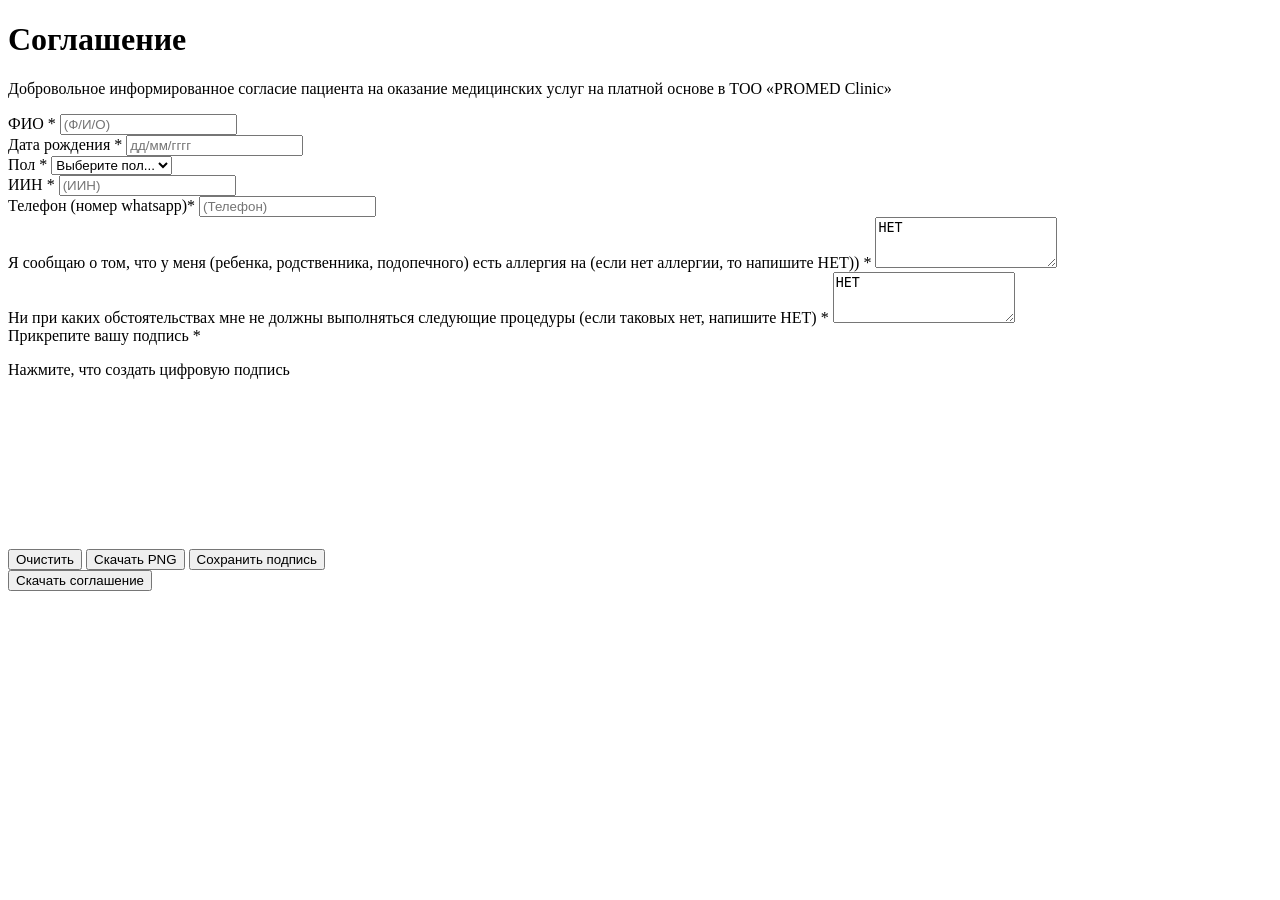
==== index.html @ 381ee401 "Replace ЗАВЕРШИТЬ button with dynamic Скачать соглашение + Drive polling" ====
<!DOCTYPE html>
<html lang="ru">
<head>
    <meta charset="UTF-8">
    <meta name="viewport" content="width=device-width, initial-scale=1.0">
    <title>Соглашение - PROMED Clinic</title>
    <link rel="stylesheet" href="style.css">
</head>
<body>
    <div class="container">
        <div class="form-container">
            <h1>Соглашение</h1>
            <p class="description">
                Добровольное информированное согласие пациента на оказание медицинских услуг на платной основе в ТОО «PROMED Clinic»
            </p>

            <form id="consentForm">
                <!-- ФИО -->
                <div class="form-group">
                    <label for="fio">ФИО <span class="required">*</span></label>
                    <input type="text" id="fio" name="fio" placeholder="(Ф/И/О)" required>
                    <span class="error-message" id="fio-error"></span>
                </div>

                <!-- Дата рождения -->
                <div class="form-group">
                    <label for="birthdate">Дата рождения <span class="required">*</span></label>
                    <input type="text" id="birthdate" name="birthdate" placeholder="дд/мм/гггг" maxlength="10" required>
                    <span class="error-message" id="birthdate-error"></span>
                </div>

                <!-- Пол -->
                <div class="form-group">
                    <label for="gender">Пол <span class="required">*</span></label>
                    <select id="gender" name="gender" required>
                        <option value="">Выберите пол...</option>
                        <option value="Мужской">Мужской</option>
                        <option value="Женский">Женский</option>
                    </select>
                    <span class="error-message" id="gender-error"></span>
                </div>

                <!-- ИИН -->
                <div class="form-group">
                    <label for="iin">ИИН <span class="required">*</span></label>
                    <input type="text" id="iin" name="iin" placeholder="(ИИН)" maxlength="12" required>
                    <span class="error-message" id="iin-error"></span>
                </div>

                <!-- Телефон -->
                <div class="form-group">
                    <label for="phone">Телефон (номер whatsapp)<span class="required">*</span></label>
                    <input type="tel" id="phone" name="phone" placeholder="(Телефон)" required>
                    <span class="error-message" id="phone-error"></span>
                </div>

                <!-- Аллергия -->
                <div class="form-group">
                    <label for="allergy">
                        Я сообщаю о том, что у меня (ребенка, родственника, подопечного) есть аллергия на (если нет аллергии, то напишите НЕТ)) <span class="required">*</span>
                    </label>
                    <textarea id="allergy" name="allergy" placeholder="(аллергия)" rows="3" required>НЕТ</textarea>
                    <span class="error-message" id="allergy-error"></span>
                </div>

                <!-- Процедуры -->
                <div class="form-group">
                    <label for="procedures">
                        Ни при каких обстоятельствах мне не должны выполняться следующие процедуры (если таковых нет, напишите НЕТ) <span class="required">*</span>
                    </label>
                    <textarea id="procedures" name="procedures" placeholder="(процедуры)" rows="3" required>НЕТ</textarea>
                    <span class="error-message" id="procedures-error"></span>
                </div>

                <!-- Подпись -->
                <div class="form-group">
                    <label>
                        Прикрепите вашу подпись <span class="required">*</span>
                    </label>
                    <p class="canvas-instructions">
                        Нажмите, что создать цифровую подпись
                    </p>
                    <div class="signature-container">
                        <canvas id="signatureCanvas"></canvas>
                    </div>
                    <div class="signature-controls">
                        <button type="button" id="clearSignature" class="btn-secondary">Очистить</button>
                        <button type="button" id="downloadSignature" class="btn-secondary">Скачать PNG</button>
                        <button type="button" id="saveSignature" class="btn-save">Сохранить подпись</button>
                    </div>
                    <div id="signature-status" class="signature-status"></div>
                    <span class="error-message" id="signature-error"></span>
                </div>

                <!-- Submit Button -->
                <button type="submit" class="btn-submit" id="submitBtn">Скачать соглашение</button>
            </form>
        </div>
    </div>

    <script src="script.js"></script>
</body>
</html>
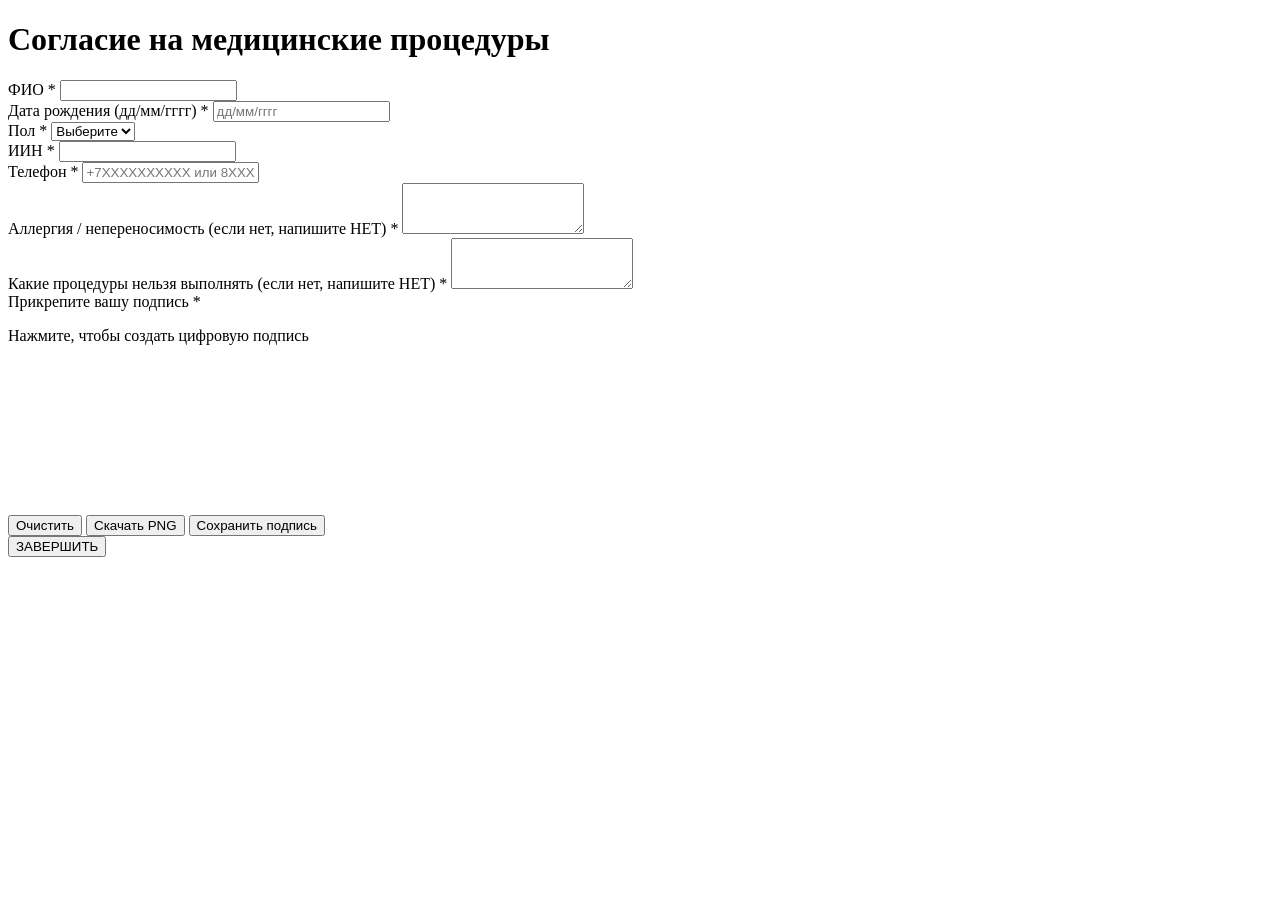
==== commit 2c26dc84: "Revise consent form layout and update metadata Updated the consent form to include new fields and im" ====
--- a/index.html
+++ b/index.html
@@ -1,103 +1,89 @@
 <!DOCTYPE html>
 <html lang="ru">
 <head>
-    <meta charset="UTF-8">
-    <meta name="viewport" content="width=device-width, initial-scale=1.0">
-    <title>Соглашение - PROMED Clinic</title>
-    <link rel="stylesheet" href="style.css">
+  <meta charset="UTF-8" />
+  <meta name="viewport" content="width=device-width, initial-scale=1.0" />
+  <title>Согласие на медицинские процедуры</title>
+  <link rel="stylesheet" href="style.css?v=10" />
 </head>
 <body>
-    <div class="container">
-        <div class="form-container">
-            <h1>Соглашение</h1>
-            <p class="description">
-                Добровольное информированное согласие пациента на оказание медицинских услуг на платной основе в ТОО «PROMED Clinic»
-            </p>
+  <div class="container">
+    <h1>Согласие на медицинские процедуры</h1>
 
-            <form id="consentForm">
-                <!-- ФИО -->
-                <div class="form-group">
-                    <label for="fio">ФИО <span class="required">*</span></label>
-                    <input type="text" id="fio" name="fio" placeholder="(Ф/И/О)" required>
-                    <span class="error-message" id="fio-error"></span>
-                </div>
+    <form id="consentForm" novalidate>
+      <div class="form-group">
+        <label for="fio">ФИО <span>*</span></label>
+        <input type="text" id="fio" />
+        <div id="fio-error" class="error-text"></div>
+      </div>
 
-                <!-- Дата рождения -->
-                <div class="form-group">
-                    <label for="birthdate">Дата рождения <span class="required">*</span></label>
-                    <input type="text" id="birthdate" name="birthdate" placeholder="дд/мм/гггг" maxlength="10" required>
-                    <span class="error-message" id="birthdate-error"></span>
-                </div>
+      <div class="form-group">
+        <label for="birthdate">Дата рождения (дд/мм/гггг) <span>*</span></label>
+        <input type="text" id="birthdate" maxlength="10" placeholder="дд/мм/гггг" />
+        <div id="birthdate-error" class="error-text"></div>
+      </div>
 
-                <!-- Пол -->
-                <div class="form-group">
-                    <label for="gender">Пол <span class="required">*</span></label>
-                    <select id="gender" name="gender" required>
-                        <option value="">Выберите пол...</option>
-                        <option value="Мужской">Мужской</option>
-                        <option value="Женский">Женский</option>
-                    </select>
-                    <span class="error-message" id="gender-error"></span>
-                </div>
+      <div class="form-group">
+        <label for="gender">Пол <span>*</span></label>
+        <select id="gender">
+          <option value="">Выберите</option>
+          <option value="Мужской">Мужской</option>
+          <option value="Женский">Женский</option>
+        </select>
+        <div id="gender-error" class="error-text"></div>
+      </div>
 
-                <!-- ИИН -->
-                <div class="form-group">
-                    <label for="iin">ИИН <span class="required">*</span></label>
-                    <input type="text" id="iin" name="iin" placeholder="(ИИН)" maxlength="12" required>
-                    <span class="error-message" id="iin-error"></span>
-                </div>
+      <div class="form-group">
+        <label for="iin">ИИН <span>*</span></label>
+        <input type="text" id="iin" maxlength="12" />
+        <div id="iin-error" class="error-text"></div>
+      </div>
 
-                <!-- Телефон -->
-                <div class="form-group">
-                    <label for="phone">Телефон (номер whatsapp)<span class="required">*</span></label>
-                    <input type="tel" id="phone" name="phone" placeholder="(Телефон)" required>
-                    <span class="error-message" id="phone-error"></span>
-                </div>
+      <div class="form-group">
+        <label for="phone">Телефон <span>*</span></label>
+        <input type="text" id="phone" placeholder="+7XXXXXXXXXX или 8XXXXXXXXXX" />
+        <div id="phone-error" class="error-text"></div>
+      </div>
 
-                <!-- Аллергия -->
-                <div class="form-group">
-                    <label for="allergy">
-                        Я сообщаю о том, что у меня (ребенка, родственника, подопечного) есть аллергия на (если нет аллергии, то напишите НЕТ)) <span class="required">*</span>
-                    </label>
-                    <textarea id="allergy" name="allergy" placeholder="(аллергия)" rows="3" required>НЕТ</textarea>
-                    <span class="error-message" id="allergy-error"></span>
-                </div>
+      <div class="form-group">
+        <label for="allergy">Аллергия / непереносимость (если нет, напишите НЕТ) <span>*</span></label>
+        <textarea id="allergy" rows="3"></textarea>
+        <div id="allergy-error" class="error-text"></div>
+      </div>
 
-                <!-- Процедуры -->
-                <div class="form-group">
-                    <label for="procedures">
-                        Ни при каких обстоятельствах мне не должны выполняться следующие процедуры (если таковых нет, напишите НЕТ) <span class="required">*</span>
-                    </label>
-                    <textarea id="procedures" name="procedures" placeholder="(процедуры)" rows="3" required>НЕТ</textarea>
-                    <span class="error-message" id="procedures-error"></span>
-                </div>
+      <div class="form-group">
+        <label for="procedures">Какие процедуры нельзя выполнять (если нет, напишите НЕТ) <span>*</span></label>
+        <textarea id="procedures" rows="3"></textarea>
+        <div id="procedures-error" class="error-text"></div>
+      </div>
 
-                <!-- Подпись -->
-                <div class="form-group">
-                    <label>
-                        Прикрепите вашу подпись <span class="required">*</span>
-                    </label>
-                    <p class="canvas-instructions">
-                        Нажмите, что создать цифровую подпись
-                    </p>
-                    <div class="signature-container">
-                        <canvas id="signatureCanvas"></canvas>
-                    </div>
-                    <div class="signature-controls">
-                        <button type="button" id="clearSignature" class="btn-secondary">Очистить</button>
-                        <button type="button" id="downloadSignature" class="btn-secondary">Скачать PNG</button>
-                        <button type="button" id="saveSignature" class="btn-save">Сохранить подпись</button>
-                    </div>
-                    <div id="signature-status" class="signature-status"></div>
-                    <span class="error-message" id="signature-error"></span>
-                </div>
+      <div class="form-group">
+        <label>Прикрепите вашу подпись <span>*</span></label>
+        <p class="hint">Нажмите, чтобы создать цифровую подпись</p>
+        <canvas id="signatureCanvas"></canvas>
+        <div id="signature-error" class="error-text"></div>
+        <div id="signature-status" class="signature-status"></div>
 
-                <!-- Submit Button -->
-                <button type="submit" class="btn-submit" id="submitBtn">Скачать соглашение</button>
-            </form>
+        <div class="signature-actions">
+          <button type="button" id="clearSignature" class="btn-secondary">Очистить</button>
+          <button type="button" id="downloadSignature" class="btn-secondary">Скачать PNG</button>
+          <button type="button" id="saveSignature" class="btn-success">Сохранить подпись</button>
         </div>
+      </div>
+
+      <button type="submit" class="btn-submit">ЗАВЕРШИТЬ</button>
+    </form>
+  </div>
+
+  <!-- Модальное окно загрузки -->
+  <div id="downloadModal" class="download-modal" style="display:none;">
+    <div class="download-modal__card">
+      <div class="download-spinner"></div>
+      <h3>Формируем соглашение</h3>
+      <p>Обычно это занимает меньше 1 минуты...</p>
     </div>
+  </div>
 
-    <script src="script.js"></script>
+  <script src="script.js?v=10"></script>
 </body>
 </html>
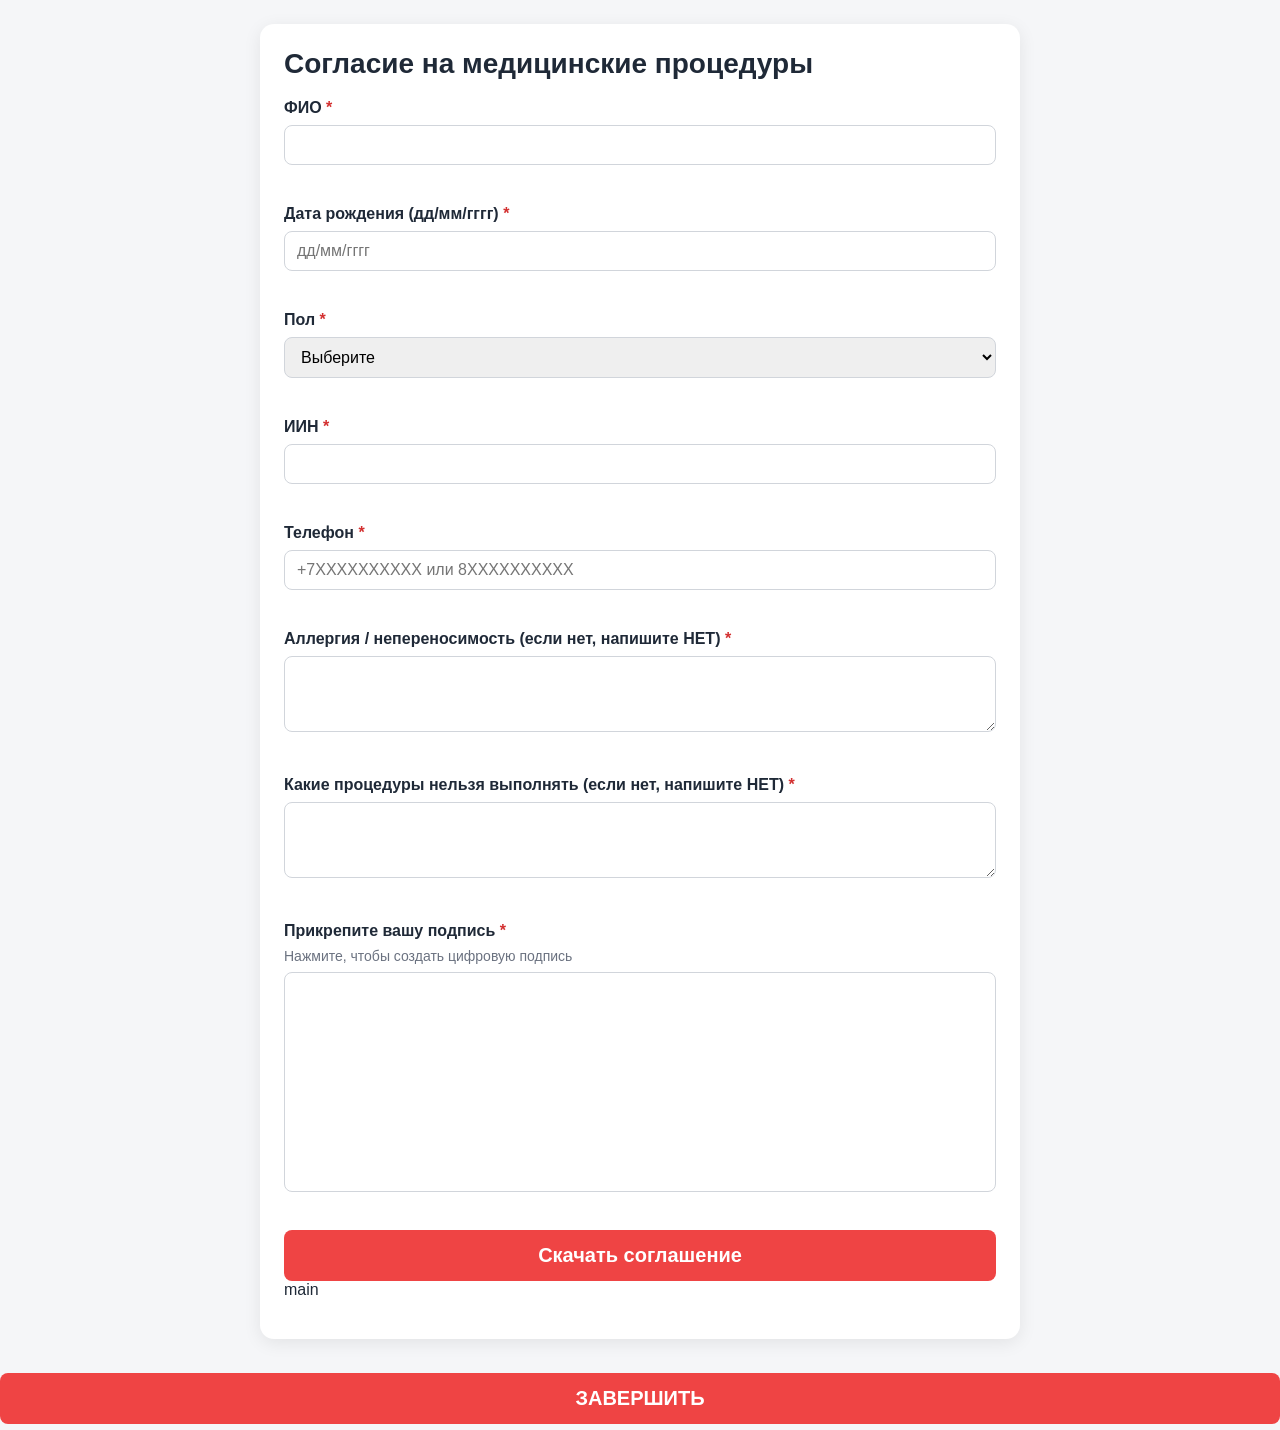
==== commit a801399b: "Merge branch 'main' into copilot/change-final-screen-button" ====
--- a/index.html
+++ b/index.html
@@ -64,10 +64,11 @@
         <div id="signature-error" class="error-text"></div>
         <div id="signature-status" class="signature-status"></div>
 
-        <div class="signature-actions">
-          <button type="button" id="clearSignature" class="btn-secondary">Очистить</button>
-          <button type="button" id="downloadSignature" class="btn-secondary">Скачать PNG</button>
-          <button type="button" id="saveSignature" class="btn-success">Сохранить подпись</button>
+ 
+                <!-- Submit Button -->
+                <button type="submit" class="btn-submit" id="submitBtn">Скачать соглашение</button>
+            </form>
+ main
         </div>
       </div>
 
--- a/style.css
+++ b/style.css
@@ -0,0 +1,133 @@
+* { box-sizing: border-box; }
+body {
+  margin: 0;
+  font-family: Arial, sans-serif;
+  background: #f5f6f8;
+  color: #1f2937;
+}
+.container {
+  max-width: 760px;
+  margin: 24px auto;
+  background: #fff;
+  padding: 24px;
+  border-radius: 14px;
+  box-shadow: 0 4px 18px rgba(0,0,0,.08);
+}
+h1 {
+  margin-top: 0;
+  font-size: 28px;
+}
+.form-group { margin-bottom: 16px; }
+label {
+  display: block;
+  font-weight: 600;
+  margin-bottom: 8px;
+}
+label span { color: #d32f2f; }
+input, select, textarea {
+  width: 100%;
+  border: 1px solid #d1d5db;
+  border-radius: 8px;
+  padding: 10px 12px;
+  font-size: 16px;
+}
+textarea { resize: vertical; }
+input.error, select.error, textarea.error {
+  border-color: #d32f2f;
+  background: #fff6f6;
+}
+.error-text {
+  min-height: 18px;
+  color: #d32f2f;
+  font-size: 13px;
+  margin-top: 6px;
+}
+.hint {
+  margin: 0 0 8px;
+  color: #6b7280;
+  font-size: 14px;
+}
+#signatureCanvas {
+  width: 100%;
+  height: 220px;
+  border: 1px solid #d1d5db;
+  border-radius: 8px;
+  background: #fff;
+  touch-action: none;
+}
+.signature-actions {
+  display: flex;
+  gap: 10px;
+  margin-top: 12px;
+  flex-wrap: wrap;
+}
+button {
+  border: 0;
+  border-radius: 8px;
+  padding: 10px 16px;
+  font-size: 16px;
+  cursor: pointer;
+}
+.btn-secondary { background: #4b5563; color: #fff; }
+.btn-success { background: #2e7d32; color: #fff; }
+.btn-submit {
+  width: 100%;
+  background: #ef4444;
+  color: #fff;
+  font-size: 20px;
+  font-weight: 700;
+  margin-top: 10px;
+  padding: 14px 18px;
+}
+.btn-submit:disabled {
+  opacity: 0.7;
+  cursor: not-allowed;
+}
+.signature-status {
+  display: none;
+  margin-top: 8px;
+  padding: 8px 10px;
+  border-radius: 8px;
+  font-size: 14px;
+}
+.signature-status.success {
+  display: block;
+  background: #ecfdf3;
+  color: #166534;
+}
+.signature-status.error {
+  display: block;
+  background: #fef2f2;
+  color: #991b1b;
+}
+
+/* Modal */
+.download-modal {
+  position: fixed;
+  inset: 0;
+  background: rgba(0,0,0,.45);
+  display: flex;
+  align-items: center;
+  justify-content: center;
+  z-index: 9999;
+}
+.download-modal__card {
+  width: min(92vw, 420px);
+  background: #fff;
+  border-radius: 14px;
+  padding: 24px;
+  text-align: center;
+  box-shadow: 0 10px 30px rgba(0,0,0,.2);
+}
+.download-modal__card h3 { margin: 12px 0 8px; }
+.download-modal__card p { margin: 0; color: #555; }
+.download-spinner {
+  width: 52px;
+  height: 52px;
+  margin: 0 auto 8px;
+  border: 4px solid #eee;
+  border-top-color: #2f80ed;
+  border-radius: 50%;
+  animation: spin .9s linear infinite;
+}
+@keyframes spin { to { transform: rotate(360deg); } }
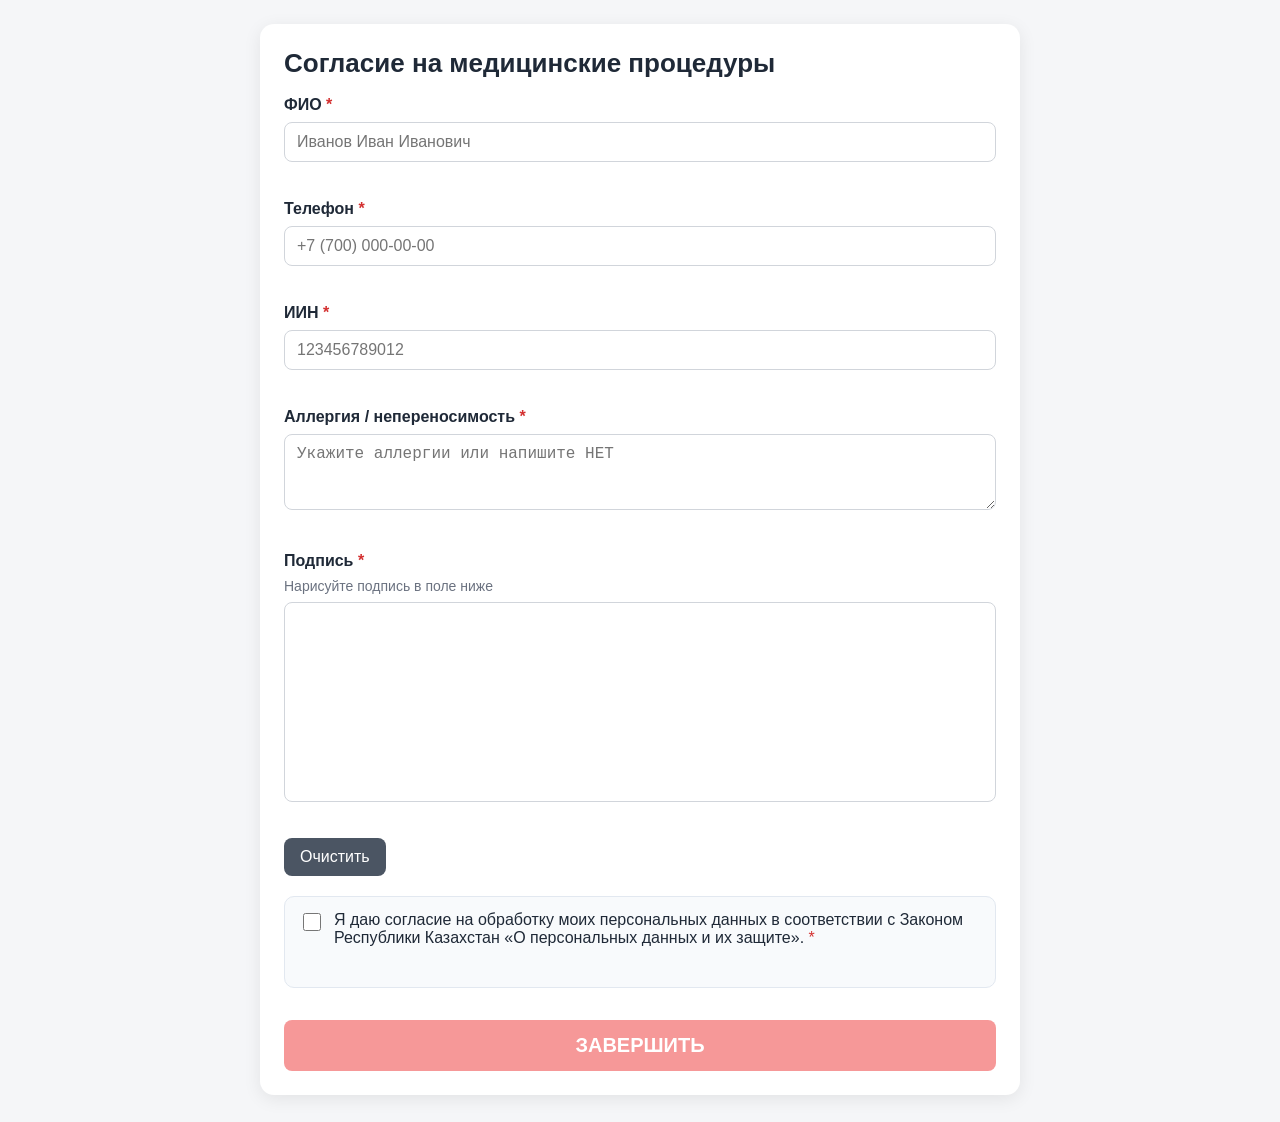
==== commit 65914220: "refactor: remove n8n webhook integration, replace with server-side FastAPI+Drive flow - Remove actua" ====
--- a/index.html
+++ b/index.html
@@ -3,88 +3,84 @@
 <head>
   <meta charset="UTF-8" />
   <meta name="viewport" content="width=device-width, initial-scale=1.0" />
-  <title>Согласие на медицинские процедуры</title>
-  <link rel="stylesheet" href="style.css?v=10" />
+  <title>Согласие на обработку персональных данных</title>
+  <link rel="stylesheet" href="style.css" />
 </head>
 <body>
   <div class="container">
     <h1>Согласие на медицинские процедуры</h1>
 
     <form id="consentForm" novalidate>
+      <!-- ФИО -->
       <div class="form-group">
-        <label for="fio">ФИО <span>*</span></label>
-        <input type="text" id="fio" />
+        <label for="fio">ФИО <span class="required">*</span></label>
+        <input type="text" id="fio" placeholder="Иванов Иван Иванович" autocomplete="name" />
         <div id="fio-error" class="error-text"></div>
       </div>
 
+      <!-- Телефон -->
       <div class="form-group">
-        <label for="birthdate">Дата рождения (дд/мм/гггг) <span>*</span></label>
-        <input type="text" id="birthdate" maxlength="10" placeholder="дд/мм/гггг" />
-        <div id="birthdate-error" class="error-text"></div>
+        <label for="phone">Телефон <span class="required">*</span></label>
+        <input type="text" id="phone" placeholder="+7 (700) 000-00-00" maxlength="18" autocomplete="tel" />
+        <div id="phone-error" class="error-text"></div>
       </div>
 
+      <!-- ИИН -->
       <div class="form-group">
-        <label for="gender">Пол <span>*</span></label>
-        <select id="gender">
-          <option value="">Выберите</option>
-          <option value="Мужской">Мужской</option>
-          <option value="Женский">Женский</option>
-        </select>
-        <div id="gender-error" class="error-text"></div>
-      </div>
-
-      <div class="form-group">
-        <label for="iin">ИИН <span>*</span></label>
-        <input type="text" id="iin" maxlength="12" />
+        <label for="iin">ИИН <span class="required">*</span></label>
+        <input type="text" id="iin" placeholder="123456789012" maxlength="12" inputmode="numeric" />
         <div id="iin-error" class="error-text"></div>
       </div>
 
+      <!-- Аллергия -->
       <div class="form-group">
-        <label for="phone">Телефон <span>*</span></label>
-        <input type="text" id="phone" placeholder="+7XXXXXXXXXX или 8XXXXXXXXXX" />
-        <div id="phone-error" class="error-text"></div>
-      </div>
-
-      <div class="form-group">
-        <label for="allergy">Аллергия / непереносимость (если нет, напишите НЕТ) <span>*</span></label>
-        <textarea id="allergy" rows="3"></textarea>
+        <label for="allergy">Аллергия / непереносимость <span class="required">*</span></label>
+        <textarea id="allergy" rows="3" placeholder="Укажите аллергии или напишите НЕТ"></textarea>
         <div id="allergy-error" class="error-text"></div>
       </div>
 
+      <!-- Подпись -->
       <div class="form-group">
-        <label for="procedures">Какие процедуры нельзя выполнять (если нет, напишите НЕТ) <span>*</span></label>
-        <textarea id="procedures" rows="3"></textarea>
-        <div id="procedures-error" class="error-text"></div>
-      </div>
-
-      <div class="form-group">
-        <label>Прикрепите вашу подпись <span>*</span></label>
-        <p class="hint">Нажмите, чтобы создать цифровую подпись</p>
+        <label>Подпись <span class="required">*</span></label>
+        <p class="hint">Нарисуйте подпись в поле ниже</p>
         <canvas id="signatureCanvas"></canvas>
         <div id="signature-error" class="error-text"></div>
-        <div id="signature-status" class="signature-status"></div>
-
- 
-                <!-- Submit Button -->
-                <button type="submit" class="btn-submit" id="submitBtn">Скачать соглашение</button>
-            </form>
- main
+        <div class="signature-actions">
+          <button type="button" id="clearSignature" class="btn-secondary">Очистить</button>
         </div>
       </div>
 
-      <button type="submit" class="btn-submit">ЗАВЕРШИТЬ</button>
+      <!-- Согласие на обработку ПД -->
+      <div class="form-group consent-group">
+        <label class="checkbox-label">
+          <input type="checkbox" id="consentCheckbox" />
+          <span>
+            Я даю согласие на обработку моих персональных данных в соответствии
+            с Законом Республики Казахстан «О персональных данных и их защите».
+            <span class="required">*</span>
+          </span>
+        </label>
+        <div id="consent-error" class="error-text"></div>
+      </div>
+
+      <!-- Кнопка отправки -->
+      <button type="submit" class="btn-submit" id="submitBtn" disabled>ЗАВЕРШИТЬ</button>
     </form>
+
+    <!-- Сообщение об ошибке -->
+    <div id="errorMessage" class="alert alert-error" style="display:none;"></div>
   </div>
 
   <!-- Модальное окно загрузки -->
-  <div id="downloadModal" class="download-modal" style="display:none;">
-    <div class="download-modal__card">
-      <div class="download-spinner"></div>
-      <h3>Формируем соглашение</h3>
-      <p>Обычно это занимает меньше 1 минуты...</p>
+  <div id="loadingModal" class="modal" style="display:none;">
+    <div class="modal-card">
+      <div class="spinner"></div>
+      <h3>Формируем соглашение…</h3>
+      <p>Обычно это занимает меньше минуты</p>
     </div>
   </div>
 
-  <script src="script.js?v=10"></script>
+  <script src="config.js"></script>
+  <script src="script.js"></script>
 </body>
 </html>
--- a/style.css
+++ b/style.css
@@ -1,127 +1,200 @@
 * { box-sizing: border-box; }
+
 body {
   margin: 0;
   font-family: Arial, sans-serif;
   background: #f5f6f8;
   color: #1f2937;
 }
+
 .container {
   max-width: 760px;
   margin: 24px auto;
   background: #fff;
   padding: 24px;
   border-radius: 14px;
-  box-shadow: 0 4px 18px rgba(0,0,0,.08);
-}
+  box-shadow: 0 4px 18px rgba(0, 0, 0, .08);
+}
+
 h1 {
   margin-top: 0;
-  font-size: 28px;
-}
-.form-group { margin-bottom: 16px; }
+  font-size: 26px;
+}
+
+.form-group {
+  margin-bottom: 16px;
+}
+
 label {
   display: block;
   font-weight: 600;
   margin-bottom: 8px;
 }
-label span { color: #d32f2f; }
-input, select, textarea {
+
+.required {
+  color: #d32f2f;
+}
+
+input[type="text"],
+textarea,
+select {
   width: 100%;
   border: 1px solid #d1d5db;
   border-radius: 8px;
   padding: 10px 12px;
   font-size: 16px;
-}
-textarea { resize: vertical; }
-input.error, select.error, textarea.error {
+  transition: border-color .2s;
+}
+
+input[type="text"]:focus,
+textarea:focus {
+  outline: none;
+  border-color: #2f80ed;
+}
+
+textarea {
+  resize: vertical;
+}
+
+input.error,
+textarea.error {
   border-color: #d32f2f;
   background: #fff6f6;
 }
+
 .error-text {
   min-height: 18px;
   color: #d32f2f;
   font-size: 13px;
-  margin-top: 6px;
-}
+  margin-top: 4px;
+}
+
 .hint {
   margin: 0 0 8px;
   color: #6b7280;
   font-size: 14px;
 }
+
+/* Canvas */
 #signatureCanvas {
   width: 100%;
-  height: 220px;
+  height: 200px;
   border: 1px solid #d1d5db;
   border-radius: 8px;
   background: #fff;
   touch-action: none;
-}
+  cursor: crosshair;
+}
+
+#signatureCanvas.has-signature {
+  border-color: #2e7d32;
+}
+
 .signature-actions {
   display: flex;
   gap: 10px;
-  margin-top: 12px;
-  flex-wrap: wrap;
-}
+  margin-top: 10px;
+}
+
+/* Consent checkbox */
+.consent-group {
+  background: #f8fafc;
+  border: 1px solid #e2e8f0;
+  border-radius: 10px;
+  padding: 14px;
+  margin-top: 20px;
+}
+
+.checkbox-label {
+  display: flex;
+  align-items: flex-start;
+  gap: 10px;
+  font-weight: normal;
+  cursor: pointer;
+}
+
+.checkbox-label input[type="checkbox"] {
+  width: 18px;
+  height: 18px;
+  flex-shrink: 0;
+  margin-top: 2px;
+  cursor: pointer;
+}
+
+/* Buttons */
 button {
   border: 0;
   border-radius: 8px;
   padding: 10px 16px;
   font-size: 16px;
   cursor: pointer;
-}
-.btn-secondary { background: #4b5563; color: #fff; }
-.btn-success { background: #2e7d32; color: #fff; }
+  transition: opacity .2s;
+}
+
+button:disabled {
+  opacity: 0.55;
+  cursor: not-allowed;
+}
+
+.btn-secondary {
+  background: #4b5563;
+  color: #fff;
+}
+
 .btn-submit {
   width: 100%;
   background: #ef4444;
   color: #fff;
   font-size: 20px;
   font-weight: 700;
-  margin-top: 10px;
+  margin-top: 16px;
   padding: 14px 18px;
 }
-.btn-submit:disabled {
-  opacity: 0.7;
-  cursor: not-allowed;
-}
-.signature-status {
-  display: none;
-  margin-top: 8px;
-  padding: 8px 10px;
+
+/* Alerts */
+.alert {
+  margin-top: 16px;
+  padding: 12px 16px;
   border-radius: 8px;
   font-size: 14px;
 }
-.signature-status.success {
-  display: block;
-  background: #ecfdf3;
-  color: #166534;
-}
-.signature-status.error {
-  display: block;
+
+.alert-error {
   background: #fef2f2;
   color: #991b1b;
+  border: 1px solid #fecaca;
 }
 
 /* Modal */
-.download-modal {
+.modal {
   position: fixed;
   inset: 0;
-  background: rgba(0,0,0,.45);
+  background: rgba(0, 0, 0, .45);
   display: flex;
   align-items: center;
   justify-content: center;
   z-index: 9999;
 }
-.download-modal__card {
+
+.modal-card {
   width: min(92vw, 420px);
   background: #fff;
   border-radius: 14px;
-  padding: 24px;
+  padding: 32px 24px;
   text-align: center;
-  box-shadow: 0 10px 30px rgba(0,0,0,.2);
-}
-.download-modal__card h3 { margin: 12px 0 8px; }
-.download-modal__card p { margin: 0; color: #555; }
-.download-spinner {
+  box-shadow: 0 10px 30px rgba(0, 0, 0, .2);
+}
+
+.modal-card h3 {
+  margin: 12px 0 8px;
+}
+
+.modal-card p {
+  margin: 0;
+  color: #555;
+}
+
+.spinner {
   width: 52px;
   height: 52px;
   margin: 0 auto 8px;
@@ -130,4 +203,18 @@
   border-radius: 50%;
   animation: spin .9s linear infinite;
 }
-@keyframes spin { to { transform: rotate(360deg); } }
+
+@keyframes spin {
+  to { transform: rotate(360deg); }
+}
+
+@media (max-width: 600px) {
+  .container {
+    margin: 12px;
+    padding: 16px;
+  }
+
+  h1 {
+    font-size: 22px;
+  }
+}
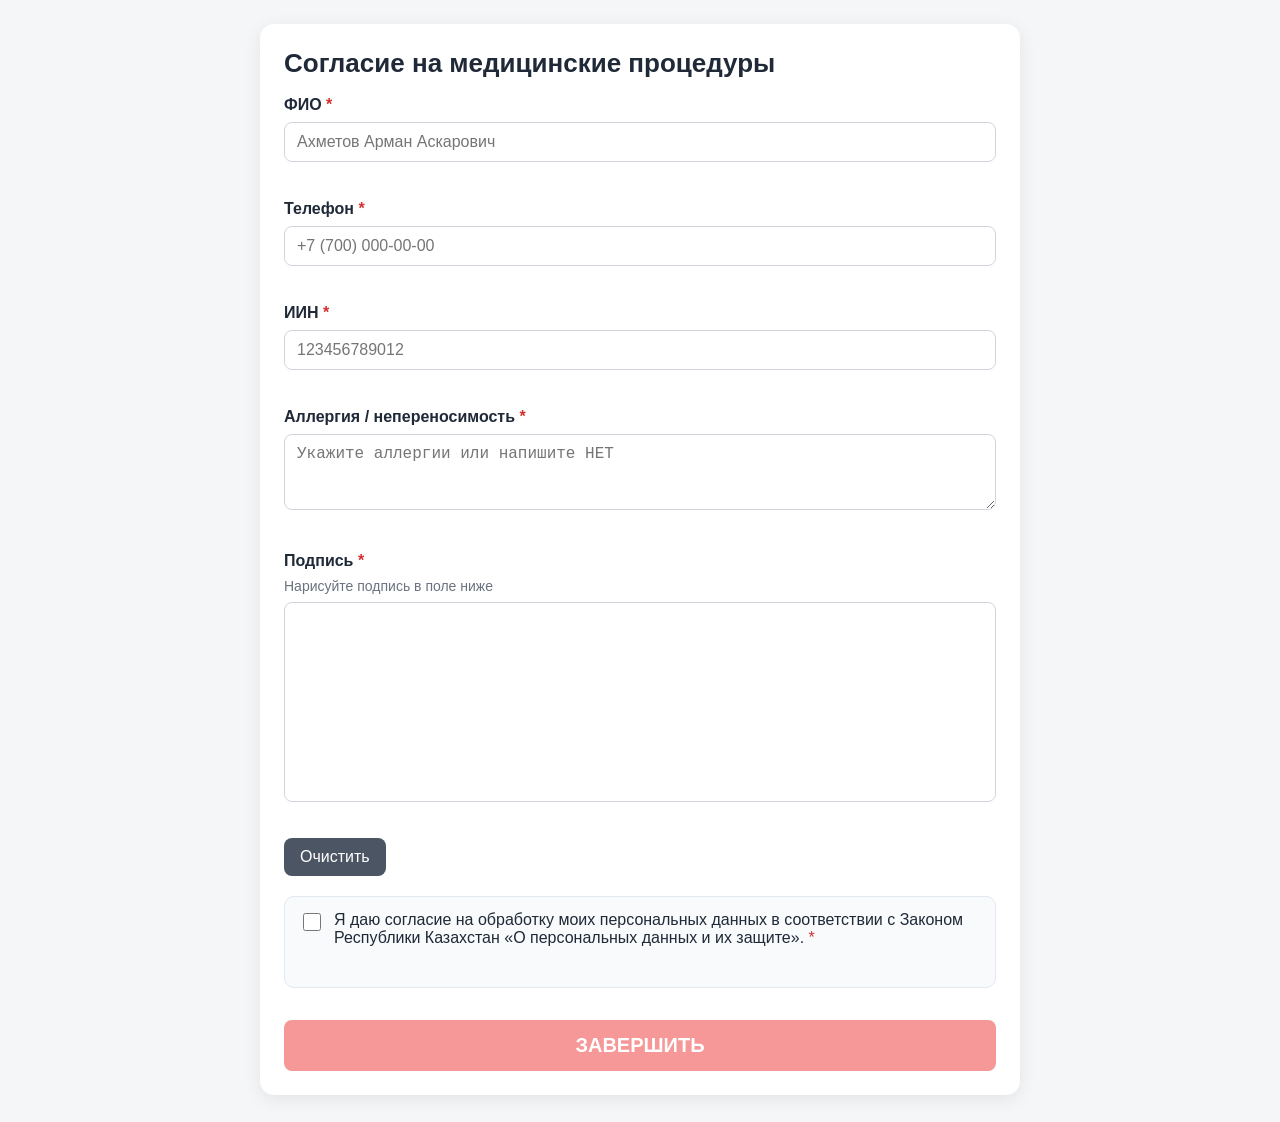
==== commit 3c1f34f6: "Update index.html" ====
--- a/index.html
+++ b/index.html
@@ -14,7 +14,7 @@
       <!-- ФИО -->
       <div class="form-group">
         <label for="fio">ФИО <span class="required">*</span></label>
-        <input type="text" id="fio" placeholder="Иванов Иван Иванович" autocomplete="name" />
+        <input type="text" id="fio" placeholder="Ахметов Арман Аскарович" autocomplete="name" />
         <div id="fio-error" class="error-text"></div>
       </div>
 
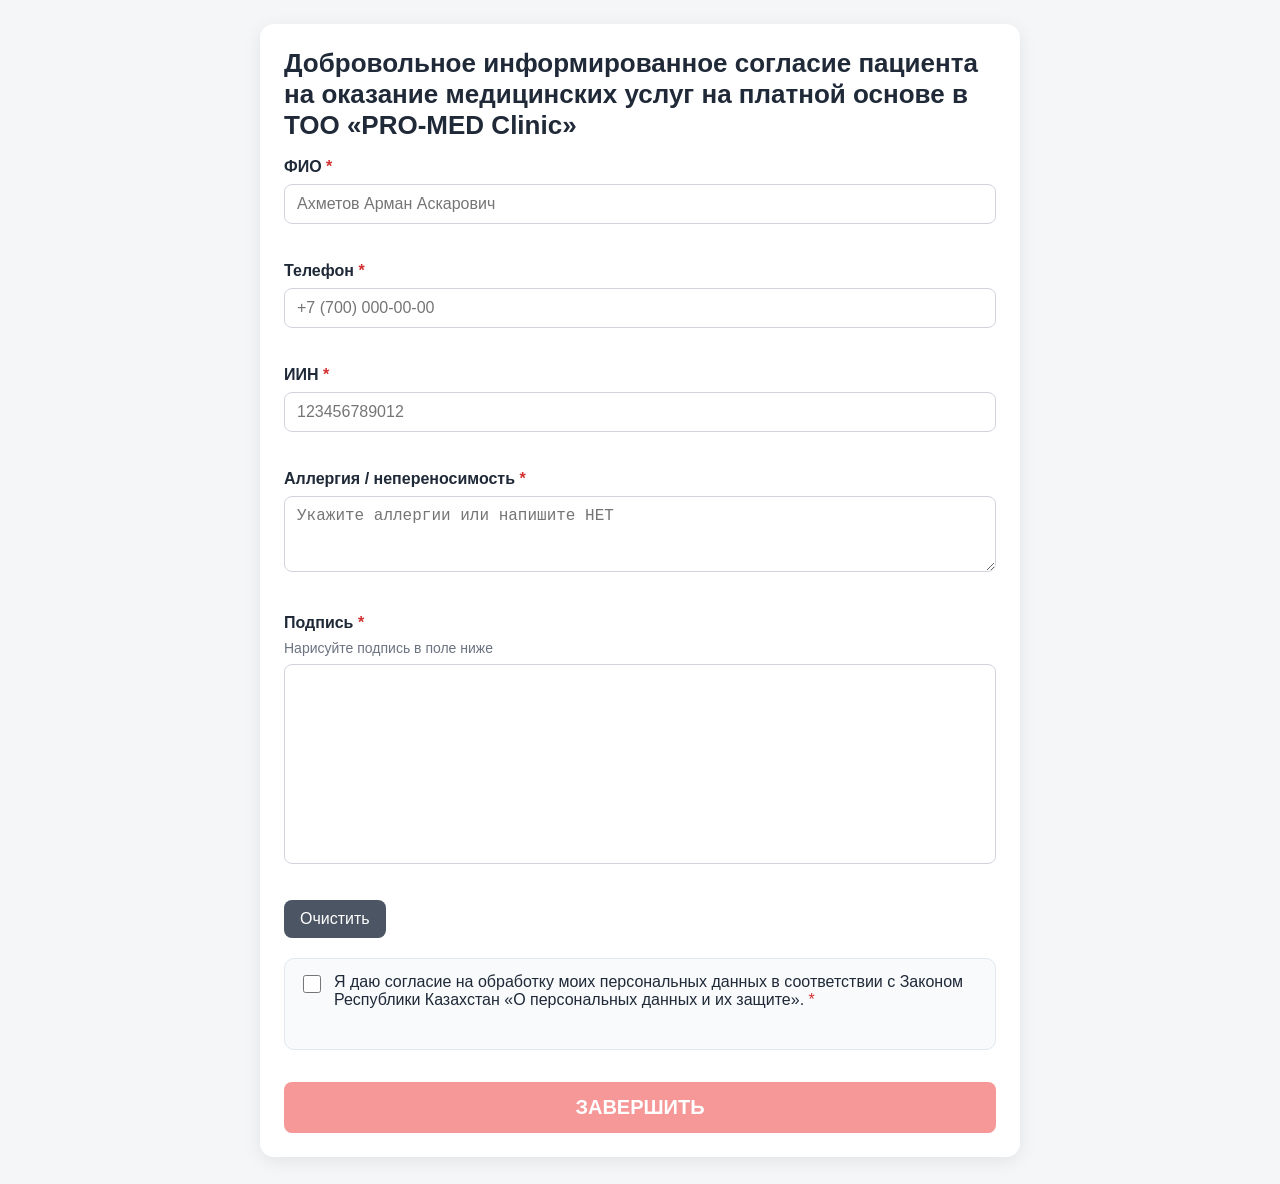
==== commit 3ae43e42: "Update index.html" ====
--- a/index.html
+++ b/index.html
@@ -8,7 +8,9 @@
 </head>
 <body>
   <div class="container">
-    <h1>Согласие на медицинские процедуры</h1>
+    <h1>Добровольное информированное согласие пациента на оказание медицинских услуг на платной основе в ТОО
+        «PRO-MED Clinic»
+</h1>
 
     <form id="consentForm" novalidate>
       <!-- ФИО -->
